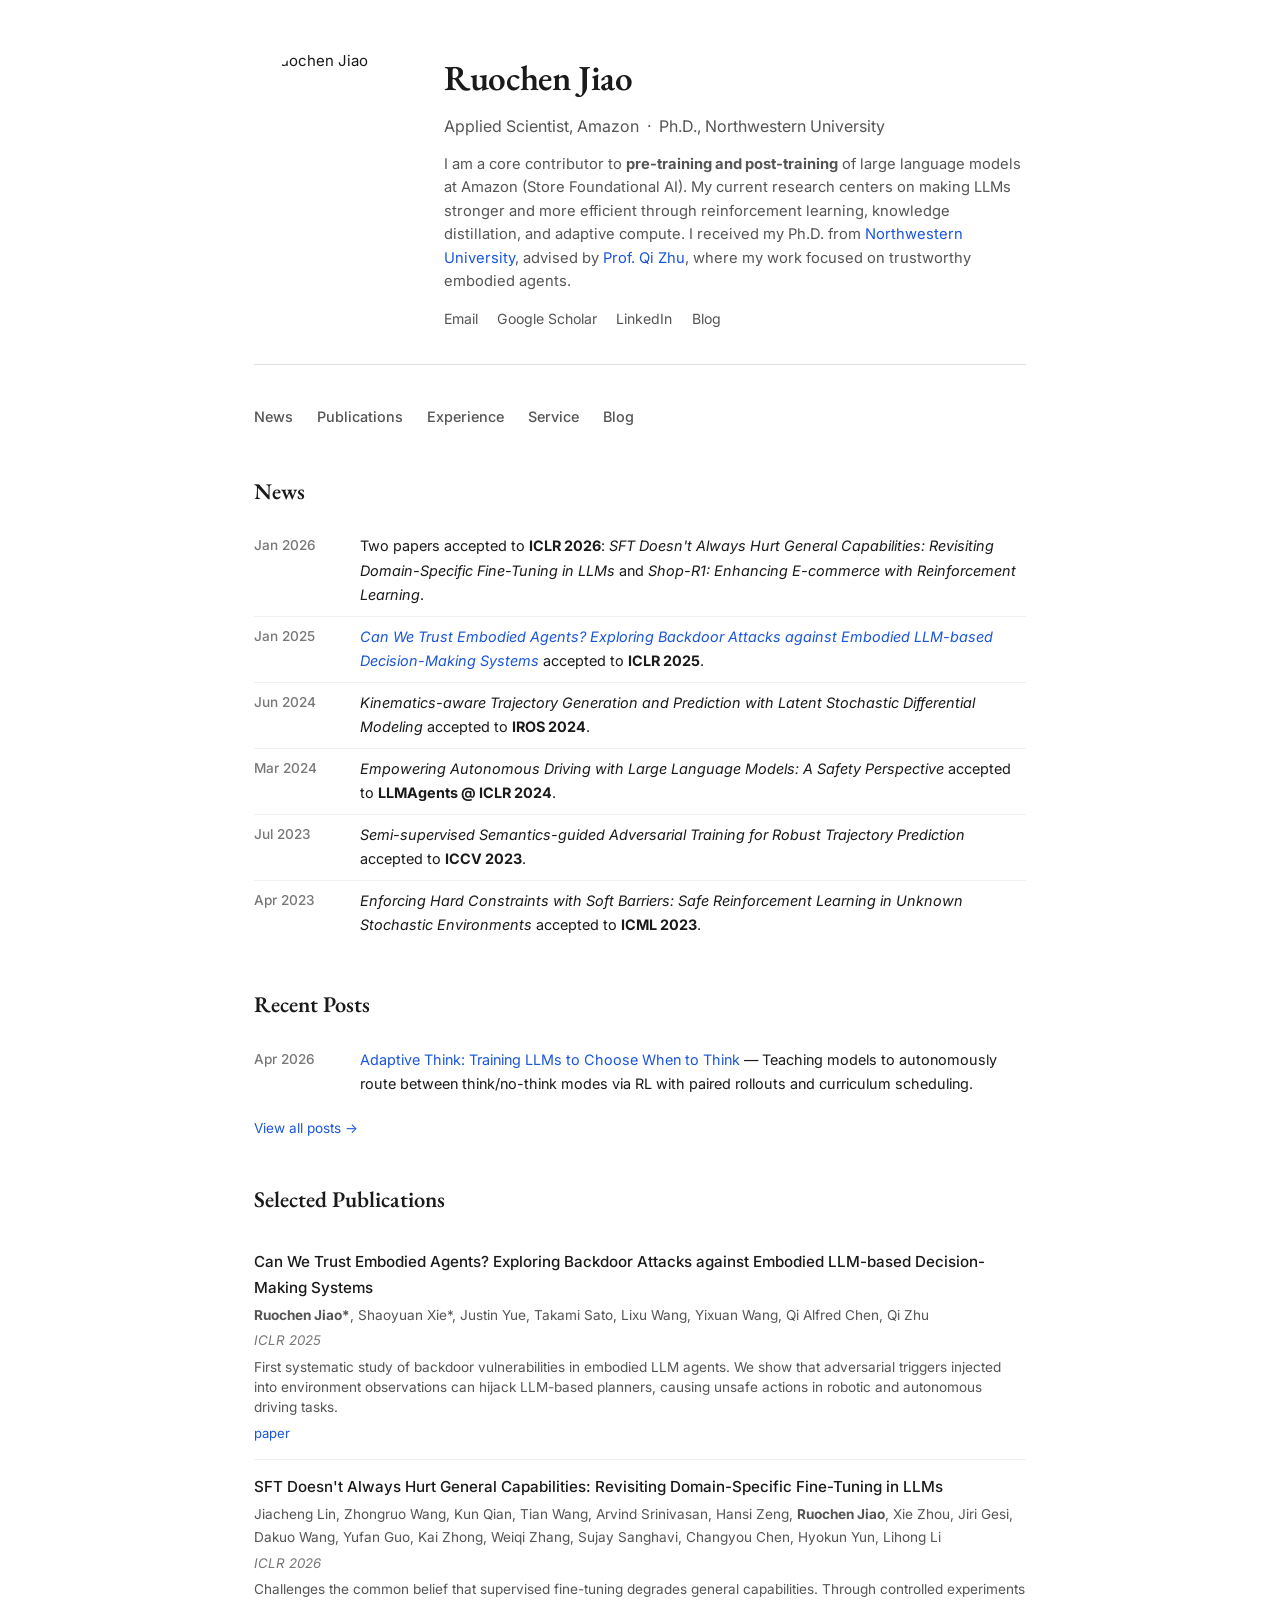
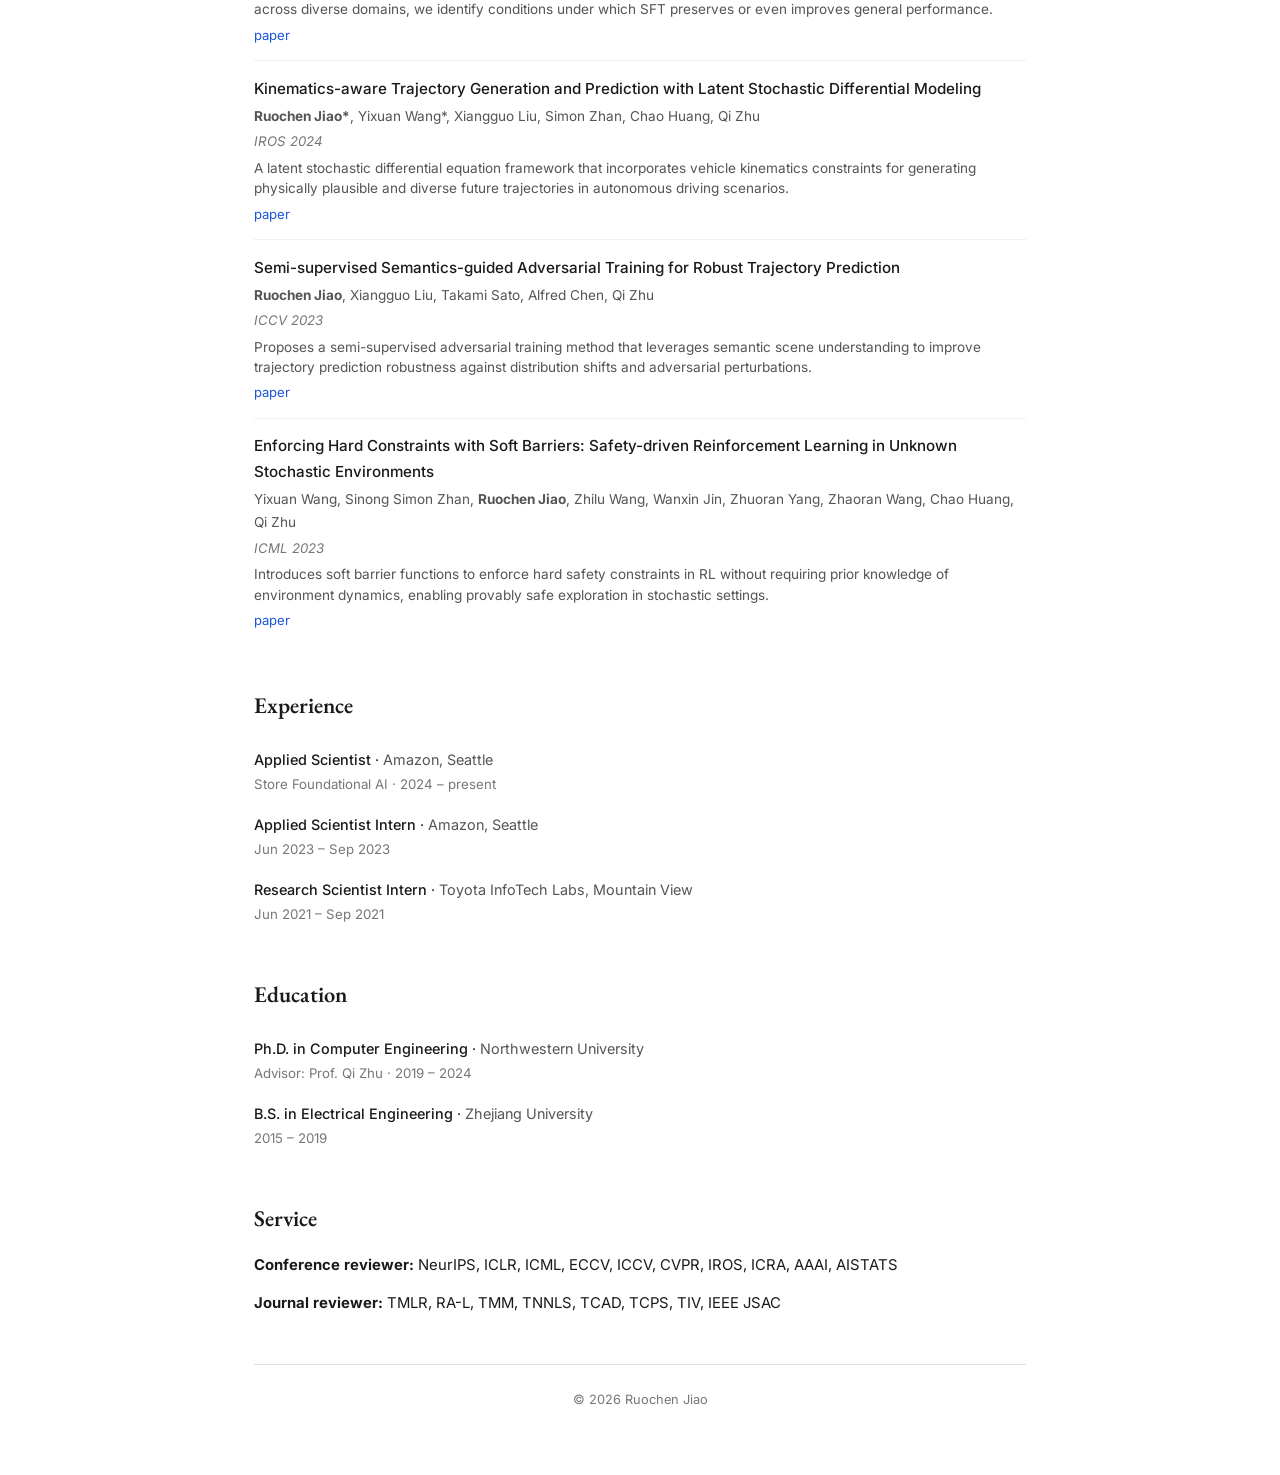
==== layouts/index.html @ c1025bbd "fix: move homepage to layouts/index.html so Hugo serves it" ====
<!DOCTYPE html>
<html lang="en">
<head>
  <meta charset="UTF-8">
  <title>Ruochen Jiao</title>
  <meta name="viewport" content="width=device-width, initial-scale=1">
  <meta name="description" content="Ruochen Jiao – Applied Scientist at Amazon, Ph.D. from Northwestern University. Research in LLM post-training, RL, and trustworthy AI.">
  <link rel="preconnect" href="https://fonts.googleapis.com">
  <link rel="preconnect" href="https://fonts.gstatic.com" crossorigin>
  <link href="https://fonts.googleapis.com/css2?family=EB+Garamond:ital,wght@0,400;0,600;1,400&family=Inter:wght@300;400;500;600&display=swap" rel="stylesheet">
  <style>
    :root {
      --text: #1a1a1a;
      --text-secondary: #555;
      --text-light: #777;
      --accent: #1a56db;
      --border: #e0e0e0;
      --bg: #ffffff;
      --max-width: 820px;
    }

    * { margin: 0; padding: 0; box-sizing: border-box; }

    body {
      font-family: 'Inter', -apple-system, sans-serif;
      font-size: 15px;
      line-height: 1.7;
      color: var(--text);
      background: var(--bg);
      -webkit-font-smoothing: antialiased;
    }

    a { color: var(--accent); text-decoration: none; }
    a:hover { text-decoration: underline; }

    .container {
      max-width: var(--max-width);
      margin: 0 auto;
      padding: 3rem 1.5rem 4rem;
    }

    /* Header */
    .header {
      display: flex;
      gap: 2.5rem;
      align-items: flex-start;
      margin-bottom: 2.5rem;
      padding-bottom: 2rem;
      border-bottom: 1px solid var(--border);
    }

    .avatar {
      width: 150px;
      height: 150px;
      border-radius: 50%;
      object-fit: cover;
      flex-shrink: 0;
    }

    .header-info h1 {
      font-family: 'EB Garamond', serif;
      font-size: 2.2rem;
      font-weight: 600;
      margin-bottom: 0.3rem;
      letter-spacing: -0.01em;
    }

    .header-info .subtitle {
      font-size: 1rem;
      color: var(--text-secondary);
      margin-bottom: 0.8rem;
      font-weight: 400;
    }

    .header-info .bio {
      font-size: 0.92rem;
      color: var(--text-secondary);
      line-height: 1.6;
      margin-bottom: 0.8rem;
    }

    .header-links {
      display: flex;
      flex-wrap: wrap;
      gap: 0.4rem 1.2rem;
      font-size: 0.88rem;
    }

    .header-links a {
      color: var(--text-secondary);
      border-bottom: 1px solid transparent;
    }

    .header-links a:hover {
      color: var(--accent);
      text-decoration: none;
      border-bottom-color: var(--accent);
    }

    /* Navigation */
    nav {
      display: flex;
      gap: 1.5rem;
      margin-bottom: 2.5rem;
      font-size: 0.9rem;
      font-weight: 500;
    }

    nav a {
      color: var(--text-secondary);
      padding-bottom: 2px;
      border-bottom: 1.5px solid transparent;
      transition: all 0.15s;
    }

    nav a:hover {
      color: var(--text);
      text-decoration: none;
      border-bottom-color: var(--text);
    }

    /* Sections */
    section { margin-bottom: 2.5rem; }

    section h2 {
      font-family: 'EB Garamond', serif;
      font-size: 1.4rem;
      font-weight: 600;
      margin-bottom: 1rem;
      color: var(--text);
    }

    section p {
      margin-bottom: 0.8rem;
      font-size: 0.93rem;
    }

    /* News */
    .news-list { list-style: none; }

    .news-list li {
      display: grid;
      grid-template-columns: 90px 1fr;
      gap: 1rem;
      padding: 0.5rem 0;
      font-size: 0.9rem;
      border-bottom: 1px solid #f0f0f0;
    }

    .news-list li:last-child { border-bottom: none; }

    .news-date {
      color: var(--text-light);
      font-size: 0.85rem;
      font-weight: 500;
    }

    /* Publications */
    .pub-list { list-style: none; }

    .pub-list li {
      padding: 0.9rem 0;
      border-bottom: 1px solid #f0f0f0;
    }

    .pub-list li:last-child { border-bottom: none; }

    .pub-title {
      font-weight: 500;
      font-size: 0.95rem;
      margin-bottom: 0.2rem;
    }

    .pub-authors {
      font-size: 0.85rem;
      color: var(--text-secondary);
      margin-bottom: 0.15rem;
    }

    .pub-venue {
      font-size: 0.83rem;
      color: var(--text-light);
      font-style: italic;
    }

    .pub-links {
      margin-top: 0.25rem;
      font-size: 0.82rem;
    }

    .pub-desc {
      font-size: 0.85rem;
      color: var(--text-secondary);
      margin-top: 0.3rem;
      line-height: 1.5;
    }

    .pub-links a { margin-right: 0.8rem; }

    /* Experience */
    .exp-list { list-style: none; }

    .exp-list li {
      padding: 0.5rem 0;
      font-size: 0.9rem;
    }

    .exp-list .role { font-weight: 500; }
    .exp-list .org { color: var(--text-secondary); }
    .exp-list .period { color: var(--text-light); font-size: 0.83rem; }

    /* Footer */
    footer {
      margin-top: 3rem;
      padding-top: 1.5rem;
      border-top: 1px solid var(--border);
      font-size: 0.8rem;
      color: var(--text-light);
      text-align: center;
    }

    /* Responsive */
    @media (max-width: 600px) {
      .header {
        flex-direction: column;
        align-items: center;
        text-align: center;
      }
      .header-info h1 { font-size: 1.8rem; }
      .avatar { width: 120px; height: 120px; }
      .header-links { justify-content: center; }
      nav { justify-content: center; flex-wrap: wrap; gap: 1rem; }
      .news-list li { grid-template-columns: 1fr; gap: 0.2rem; }
    }
  </style>
</head>
<body>
  <div class="container">

    <header class="header">
      <img src="pic/RJ_1.jpg" alt="Ruochen Jiao" class="avatar">
      <div class="header-info">
        <h1>Ruochen Jiao</h1>
        <p class="subtitle">Applied Scientist, Amazon &nbsp;·&nbsp; Ph.D., Northwestern University</p>
        <p class="bio">
          I am a core contributor to <strong>pre-training and post-training</strong> of large language models at Amazon (Store Foundational AI).
          My current research centers on making LLMs stronger and more efficient through reinforcement learning, knowledge distillation, and adaptive compute.
          I received my Ph.D. from <a href="https://www.northwestern.edu">Northwestern University</a>, advised by
          <a href="https://www.mccormick.northwestern.edu/research-faculty/directory/profiles/zhu-qi.html">Prof. Qi Zhu</a>,
          where my work focused on trustworthy embodied agents.
        </p>
        <div class="header-links">
          <a href="mailto:ruochen.jiao@u.northwestern.edu">Email</a>
          <a href="https://scholar.google.com/citations?user=czdJjekAAAAJ&hl=en&oi=ao" target="_blank">Google Scholar</a>
          <a href="https://www.linkedin.com/in/ruochen-jiao-781512161/" target="_blank">LinkedIn</a>
          <a href="/blog/">Blog</a>
        </div>
      </div>
    </header>

    <nav>
      <a href="#news">News</a>
      <a href="#publications">Publications</a>
      <a href="#experience">Experience</a>
      <a href="#service">Service</a>
      <a href="/blog/">Blog</a>
    </nav>

    <section id="news">
      <h2>News</h2>
      <ul class="news-list">
        <li>
          <span class="news-date">Jan 2026</span>
          <span>Two papers accepted to <strong>ICLR 2026</strong>: <em>SFT Doesn't Always Hurt General Capabilities: Revisiting Domain-Specific Fine-Tuning in LLMs</em> and <em>Shop-R1: Enhancing E-commerce with Reinforcement Learning</em>.</span>
        </li>
        <li>
          <span class="news-date">Jan 2025</span>
          <span><em><a href="https://arxiv.org/abs/2405.20774">Can We Trust Embodied Agents? Exploring Backdoor Attacks against Embodied LLM-based Decision-Making Systems</a></em> accepted to <strong>ICLR 2025</strong>.</span>
        </li>
        <li>
          <span class="news-date">Jun 2024</span>
          <span><em>Kinematics-aware Trajectory Generation and Prediction with Latent Stochastic Differential Modeling</em> accepted to <strong>IROS 2024</strong>.</span>
        </li>
        <li>
          <span class="news-date">Mar 2024</span>
          <span><em>Empowering Autonomous Driving with Large Language Models: A Safety Perspective</em> accepted to <strong>LLMAgents @ ICLR 2024</strong>.</span>
        </li>
        <li>
          <span class="news-date">Jul 2023</span>
          <span><em>Semi-supervised Semantics-guided Adversarial Training for Robust Trajectory Prediction</em> accepted to <strong>ICCV 2023</strong>.</span>
        </li>
        <li>
          <span class="news-date">Apr 2023</span>
          <span><em>Enforcing Hard Constraints with Soft Barriers: Safe Reinforcement Learning in Unknown Stochastic Environments</em> accepted to <strong>ICML 2023</strong>.</span>
        </li>
      </ul>
    </section>

    <section id="blog">
      <h2>Recent Posts</h2>
      <ul class="news-list">
        <li>
          <span class="news-date">Apr 2026</span>
          <span><a href="/blog/adaptive-think/">Adaptive Think: Training LLMs to Choose When to Think</a> — Teaching models to autonomously route between think/no-think modes via RL with paired rollouts and curriculum scheduling.</span>
        </li>
      </ul>
      <p style="font-size:0.85rem; margin-top:0.8rem;"><a href="/blog/">View all posts →</a></p>
    </section>

    <section id="publications">
      <h2>Selected Publications</h2>
      <ul class="pub-list">
        <li>
          <div class="pub-title">Can We Trust Embodied Agents? Exploring Backdoor Attacks against Embodied LLM-based Decision-Making Systems</div>
          <div class="pub-authors"><strong>Ruochen Jiao*</strong>, Shaoyuan Xie*, Justin Yue, Takami Sato, Lixu Wang, Yixuan Wang, Qi Alfred Chen, Qi Zhu</div>
          <div class="pub-venue">ICLR 2025</div>
          <div class="pub-desc">First systematic study of backdoor vulnerabilities in embodied LLM agents. We show that adversarial triggers injected into environment observations can hijack LLM-based planners, causing unsafe actions in robotic and autonomous driving tasks.</div>
          <div class="pub-links"><a href="https://arxiv.org/abs/2405.20774">paper</a></div>
        </li>
        <li>
          <div class="pub-title">SFT Doesn't Always Hurt General Capabilities: Revisiting Domain-Specific Fine-Tuning in LLMs</div>
          <div class="pub-authors">Jiacheng Lin, Zhongruo Wang, Kun Qian, Tian Wang, Arvind Srinivasan, Hansi Zeng, <strong>Ruochen Jiao</strong>, Xie Zhou, Jiri Gesi, Dakuo Wang, Yufan Guo, Kai Zhong, Weiqi Zhang, Sujay Sanghavi, Changyou Chen, Hyokun Yun, Lihong Li</div>
          <div class="pub-venue">ICLR 2026</div>
          <div class="pub-desc">Challenges the common belief that supervised fine-tuning degrades general capabilities. Through controlled experiments across diverse domains, we identify conditions under which SFT preserves or even improves general performance.</div>
          <div class="pub-links"><a href="https://arxiv.org/abs/2509.20758">paper</a></div>
        </li>
        <li>
          <div class="pub-title">Kinematics-aware Trajectory Generation and Prediction with Latent Stochastic Differential Modeling</div>
          <div class="pub-authors"><strong>Ruochen Jiao*</strong>, Yixuan Wang*, Xiangguo Liu, Simon Zhan, Chao Huang, Qi Zhu</div>
          <div class="pub-venue">IROS 2024</div>
          <div class="pub-desc">A latent stochastic differential equation framework that incorporates vehicle kinematics constraints for generating physically plausible and diverse future trajectories in autonomous driving scenarios.</div>
          <div class="pub-links"><a href="https://ieeexplore.ieee.org/abstract/document/10802438">paper</a></div>
        </li>
        <li>
          <div class="pub-title">Semi-supervised Semantics-guided Adversarial Training for Robust Trajectory Prediction</div>
          <div class="pub-authors"><strong>Ruochen Jiao</strong>, Xiangguo Liu, Takami Sato, Alfred Chen, Qi Zhu</div>
          <div class="pub-venue">ICCV 2023</div>
          <div class="pub-desc">Proposes a semi-supervised adversarial training method that leverages semantic scene understanding to improve trajectory prediction robustness against distribution shifts and adversarial perturbations.</div>
          <div class="pub-links"><a href="https://openaccess.thecvf.com/content/ICCV2023/html/Jiao_Semi-supervised_Semantics-guided_Adversarial_Training_for_Robust_Trajectory_Prediction_ICCV_2023_paper.html">paper</a></div>
        </li>
        <li>
          <div class="pub-title">Enforcing Hard Constraints with Soft Barriers: Safety-driven Reinforcement Learning in Unknown Stochastic Environments</div>
          <div class="pub-authors">Yixuan Wang, Sinong Simon Zhan, <strong>Ruochen Jiao</strong>, Zhilu Wang, Wanxin Jin, Zhuoran Yang, Zhaoran Wang, Chao Huang, Qi Zhu</div>
          <div class="pub-venue">ICML 2023</div>
          <div class="pub-desc">Introduces soft barrier functions to enforce hard safety constraints in RL without requiring prior knowledge of environment dynamics, enabling provably safe exploration in stochastic settings.</div>
          <div class="pub-links"><a href="https://proceedings.mlr.press/v202/wang23as.html">paper</a></div>
        </li>
      </ul>
    </section>

    <section id="experience">
      <h2>Experience</h2>
      <ul class="exp-list">
        <li>
          <span class="role">Applied Scientist</span> · <span class="org">Amazon, Seattle</span><br>
          <span class="period">Store Foundational AI · 2024 – present</span>
        </li>
        <li>
          <span class="role">Applied Scientist Intern</span> · <span class="org">Amazon, Seattle</span><br>
          <span class="period">Jun 2023 – Sep 2023</span>
        </li>
        <li>
          <span class="role">Research Scientist Intern</span> · <span class="org">Toyota InfoTech Labs, Mountain View</span><br>
          <span class="period">Jun 2021 – Sep 2021</span>
        </li>
      </ul>
    </section>

    <section id="education">
      <h2>Education</h2>
      <ul class="exp-list">
        <li>
          <span class="role">Ph.D. in Computer Engineering</span> · <span class="org">Northwestern University</span><br>
          <span class="period">Advisor: Prof. Qi Zhu · 2019 – 2024</span>
        </li>
        <li>
          <span class="role">B.S. in Electrical Engineering</span> · <span class="org">Zhejiang University </span><br>
          <span class="period">2015 – 2019</span>
        </li>
      </ul>
    </section>

    <section id="service">
      <h2>Service</h2>
      <p><strong>Conference reviewer:</strong> NeurIPS, ICLR, ICML, ECCV, ICCV, CVPR, IROS, ICRA, AAAI, AISTATS</p>
      <p><strong>Journal reviewer:</strong> TMLR, RA-L, TMM, TNNLS, TCAD, TCPS, TIV, IEEE JSAC</p>
    </section>

    <footer>
      &copy; <script>document.write(new Date().getFullYear())</script> Ruochen Jiao
    </footer>

  </div>
</body>
</html>
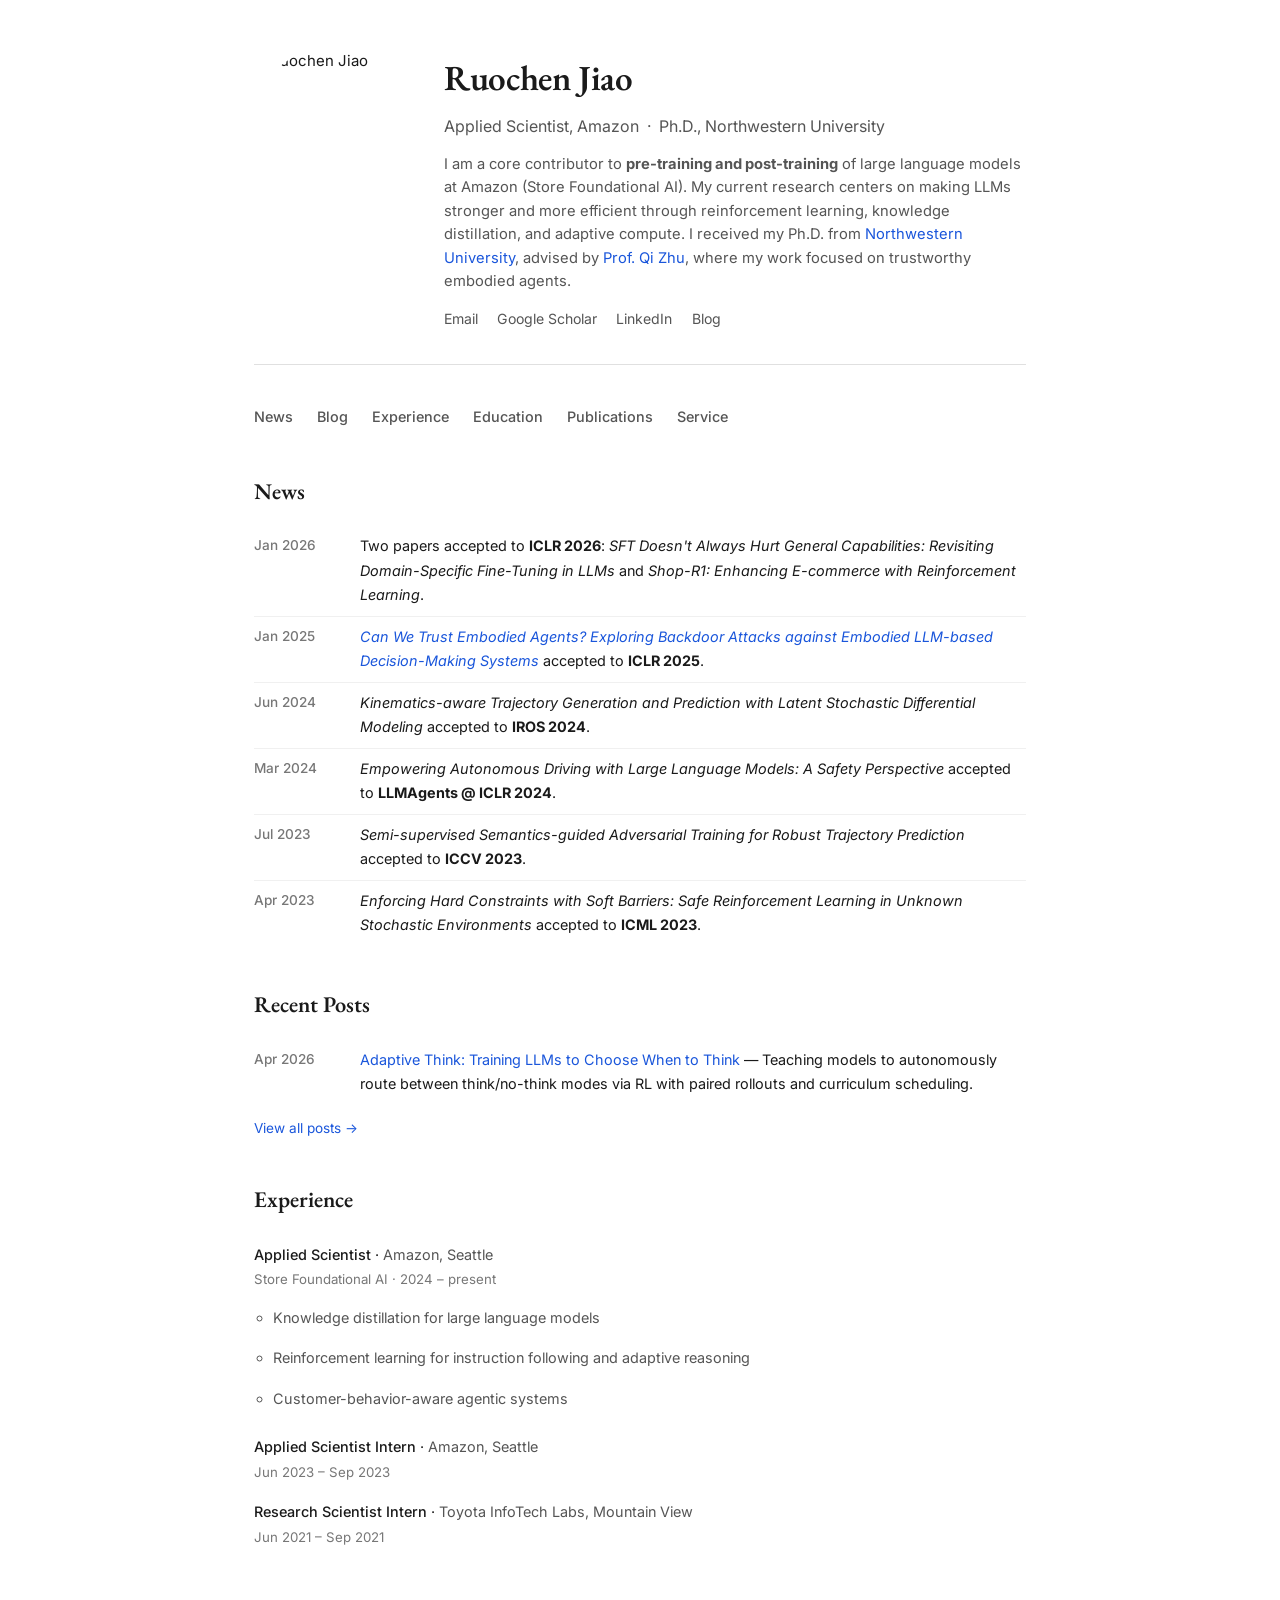
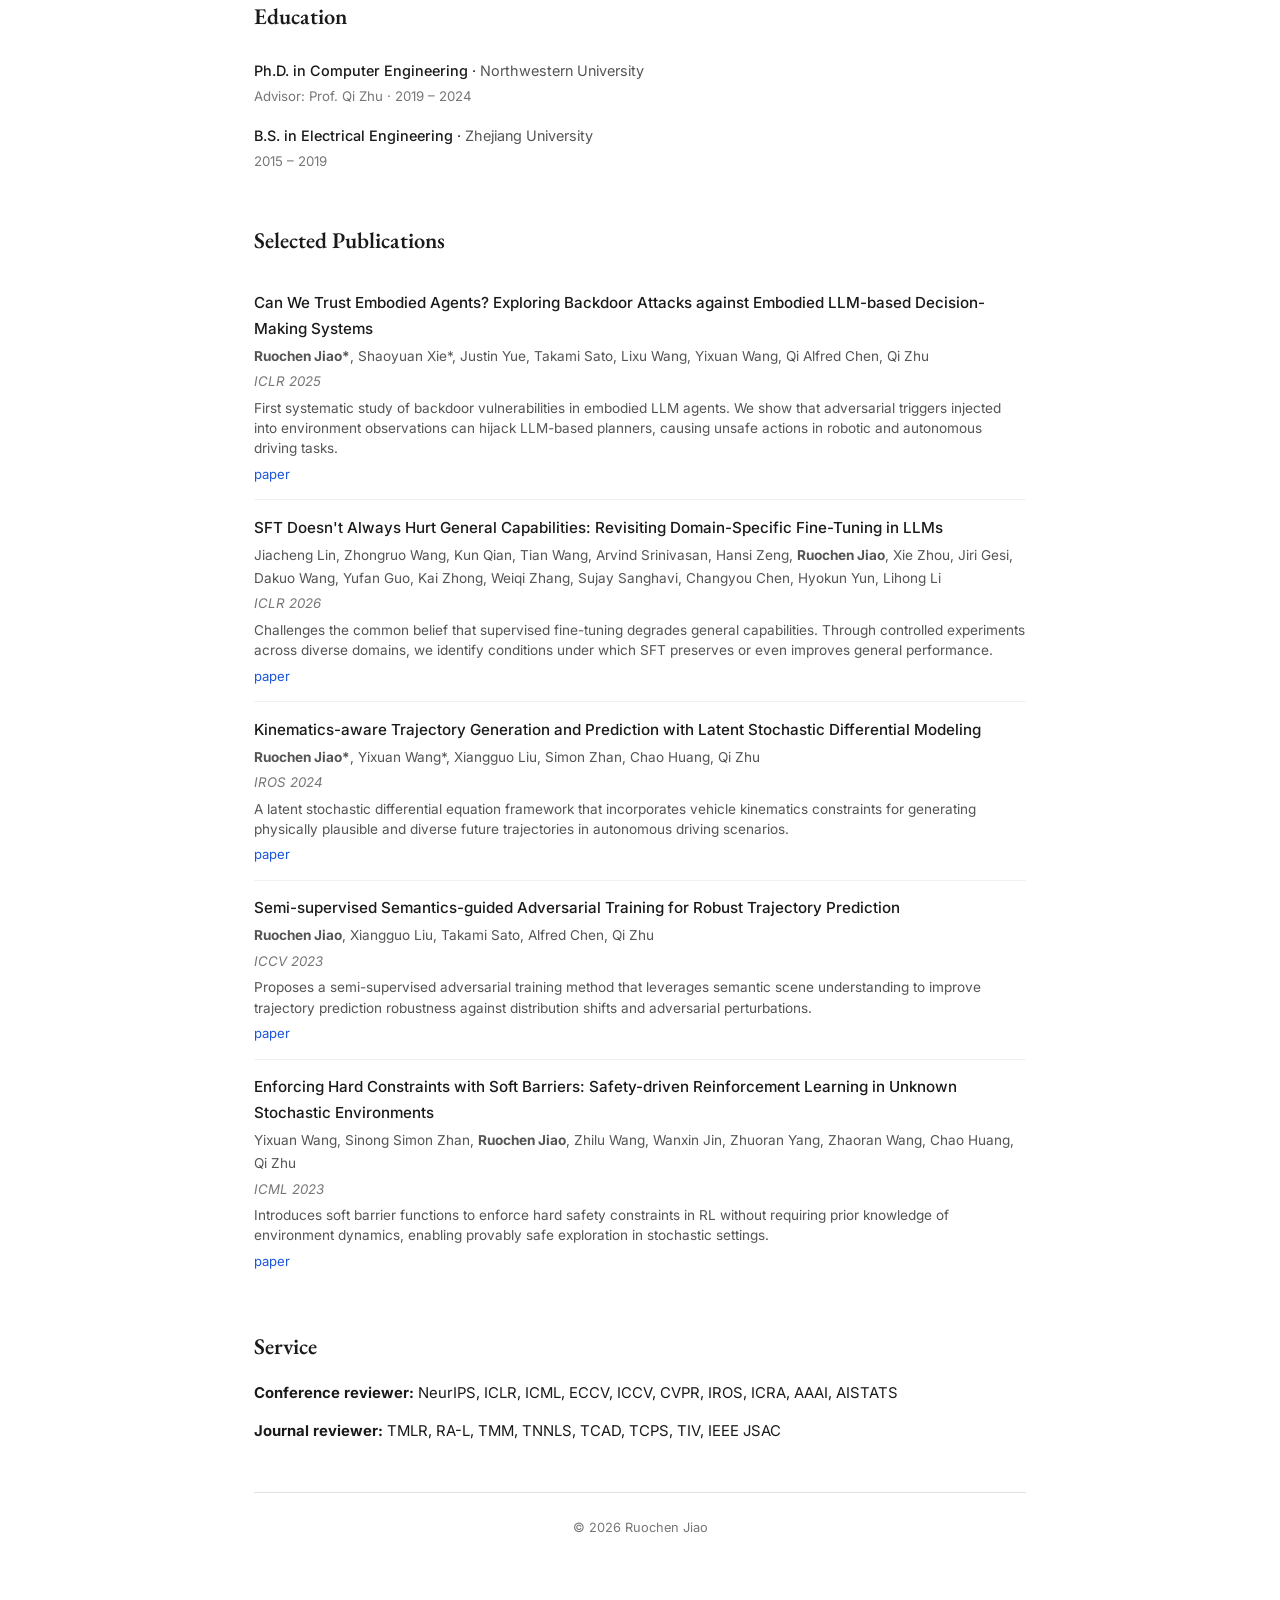
==== commit e91ae4e9: "Reorder homepage sections: News, Blog, Experience, Education, Publications, Service" ====
--- a/layouts/index.html
+++ b/layouts/index.html
@@ -260,10 +260,11 @@
 
     <nav>
       <a href="#news">News</a>
+      <a href="#blog">Blog</a>
+      <a href="#experience">Experience</a>
+      <a href="#education">Education</a>
       <a href="#publications">Publications</a>
-      <a href="#experience">Experience</a>
       <a href="#service">Service</a>
-      <a href="/blog/">Blog</a>
     </nav>
 
     <section id="news">
@@ -305,6 +306,43 @@
         </li>
       </ul>
       <p style="font-size:0.85rem; margin-top:0.8rem;"><a href="/blog/">View all posts →</a></p>
+    </section>
+
+    <section id="experience">
+      <h2>Experience</h2>
+      <ul class="exp-list">
+        <li>
+          <span class="role">Applied Scientist</span> · <span class="org">Amazon, Seattle</span><br>
+          <span class="period">Store Foundational AI · 2024 – present</span>
+          <ul style="font-size: 0.87rem; color: var(--text-secondary); margin: 0.4rem 0 0 1.2rem; line-height: 1.7;">
+            <li>Knowledge distillation for large language models</li>
+            <li>Reinforcement learning for instruction following and adaptive reasoning</li>
+            <li>Customer-behavior-aware agentic systems</li>
+          </ul>
+        </li>
+        <li>
+          <span class="role">Applied Scientist Intern</span> · <span class="org">Amazon, Seattle</span><br>
+          <span class="period">Jun 2023 – Sep 2023</span>
+        </li>
+        <li>
+          <span class="role">Research Scientist Intern</span> · <span class="org">Toyota InfoTech Labs, Mountain View</span><br>
+          <span class="period">Jun 2021 – Sep 2021</span>
+        </li>
+      </ul>
+    </section>
+
+    <section id="education">
+      <h2>Education</h2>
+      <ul class="exp-list">
+        <li>
+          <span class="role">Ph.D. in Computer Engineering</span> · <span class="org">Northwestern University</span><br>
+          <span class="period">Advisor: Prof. Qi Zhu · 2019 – 2024</span>
+        </li>
+        <li>
+          <span class="role">B.S. in Electrical Engineering</span> · <span class="org">Zhejiang University </span><br>
+          <span class="period">2015 – 2019</span>
+        </li>
+      </ul>
     </section>
 
     <section id="publications">
@@ -348,38 +386,6 @@
       </ul>
     </section>
 
-    <section id="experience">
-      <h2>Experience</h2>
-      <ul class="exp-list">
-        <li>
-          <span class="role">Applied Scientist</span> · <span class="org">Amazon, Seattle</span><br>
-          <span class="period">Store Foundational AI · 2024 – present</span>
-        </li>
-        <li>
-          <span class="role">Applied Scientist Intern</span> · <span class="org">Amazon, Seattle</span><br>
-          <span class="period">Jun 2023 – Sep 2023</span>
-        </li>
-        <li>
-          <span class="role">Research Scientist Intern</span> · <span class="org">Toyota InfoTech Labs, Mountain View</span><br>
-          <span class="period">Jun 2021 – Sep 2021</span>
-        </li>
-      </ul>
-    </section>
-
-    <section id="education">
-      <h2>Education</h2>
-      <ul class="exp-list">
-        <li>
-          <span class="role">Ph.D. in Computer Engineering</span> · <span class="org">Northwestern University</span><br>
-          <span class="period">Advisor: Prof. Qi Zhu · 2019 – 2024</span>
-        </li>
-        <li>
-          <span class="role">B.S. in Electrical Engineering</span> · <span class="org">Zhejiang University </span><br>
-          <span class="period">2015 – 2019</span>
-        </li>
-      </ul>
-    </section>
-
     <section id="service">
       <h2>Service</h2>
       <p><strong>Conference reviewer:</strong> NeurIPS, ICLR, ICML, ECCV, ICCV, CVPR, IROS, ICRA, AAAI, AISTATS</p>
